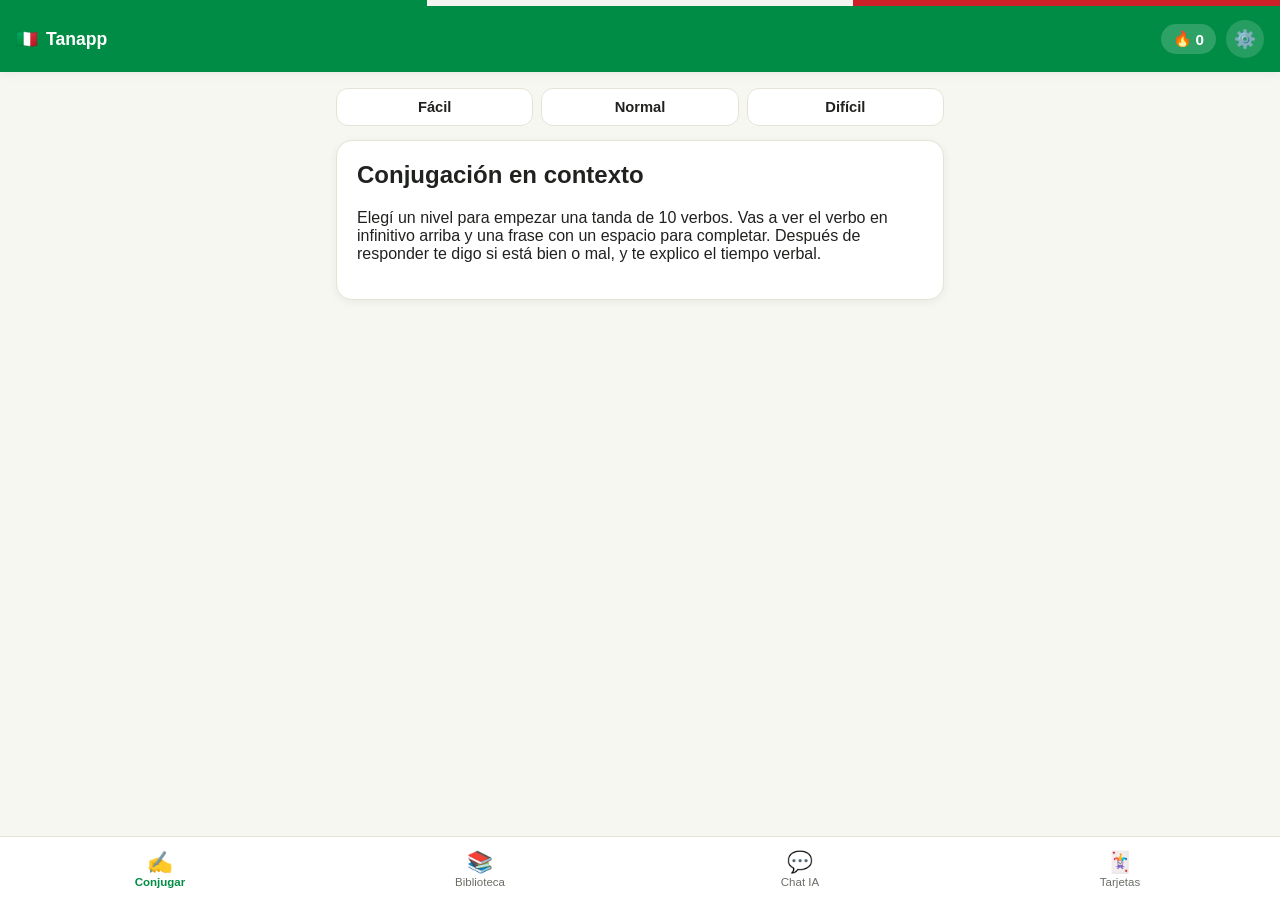
==== index.html @ 364a6ae0 "Add files via upload" ====
<!DOCTYPE html>
<html lang="es">
<head>
<meta charset="UTF-8">
<meta name="viewport" content="width=device-width, initial-scale=1, maximum-scale=1">
<title>Tanapp</title>
<meta name="theme-color" content="#008C45">
<link rel="manifest" href="manifest.json">
<link rel="icon" href="icons/icon-192.png">
<link rel="apple-touch-icon" href="icons/icon-192.png">
<meta name="apple-mobile-web-app-capable" content="yes">
<meta name="apple-mobile-web-app-status-bar-style" content="black-translucent">
<meta name="apple-mobile-web-app-title" content="Tanapp">
<link rel="stylesheet" href="style.css">
</head>
<body>

<div class="tricolor-bar"><span></span><span></span><span></span></div>
<header class="topbar">
  <div class="brand">🇮🇹 <span>Tanapp</span></div>
  <div class="topbar-right">
    <div id="streakBadge" class="streak-badge" title="Racha actual">🔥 <span id="streakCount">0</span></div>
    <button id="btnSettings" class="icon-btn" title="Ajustes" aria-label="Ajustes">⚙️</button>
  </div>
</header>

<main id="app">

  <!-- ================= PRACTICE ================= -->
  <section id="view-practice" class="view">
    <div class="level-bar">
      <button class="level-btn" data-level="facil">Fácil</button>
      <button class="level-btn" data-level="normal">Normal</button>
      <button class="level-btn" data-level="dificil">Difícil</button>
    </div>

    <div id="reviewCard" class="card review-card hidden">
      <h2>📌 Repaso pendiente</h2>
      <p id="reviewText" class="muted">Tenés verbos para repasar.</p>
      <button id="btnStartReview" class="btn-primary">Repasar ahora</button>
    </div>

    <div id="practiceIntro" class="card intro-card">
      <h2>Conjugación en contexto</h2>
      <p>Elegí un nivel para empezar una tanda de 10 verbos. Vas a ver el verbo en infinitivo arriba y una frase con un espacio para completar. Después de responder te digo si está bien o mal, y te explico el tiempo verbal.</p>
    </div>

    <div id="practiceGame" class="card hidden">
      <div class="progress-row">
        <div class="progress-track"><div id="progressFill" class="progress-fill"></div></div>
        <span id="progressLabel">1 / 10</span>
      </div>

      <div class="infinitive-badge" id="infinitiveBadge">parlare</div>

      <form id="answerForm" autocomplete="off">
        <p class="sentence" id="sentenceText"></p>
        <div class="tense-hint" id="tenseHint"></div>
        <div class="actions-row">
          <button type="submit" id="btnCheck" class="btn-primary">Comprobar</button>
          <button type="button" id="btnNext" class="btn-secondary hidden">Siguiente →</button>
        </div>
      </form>

      <div id="feedback" class="feedback hidden"></div>
    </div>

    <div id="practiceSummary" class="card hidden">
      <h2>¡Tanda terminada!</h2>
      <p id="summaryScore"></p>
      <p id="summaryStreak" class="muted"></p>
      <button id="btnRestart" class="btn-primary">Nueva tanda</button>
    </div>
  </section>

  <!-- ================= LIBRARY ================= -->
  <section id="view-library" class="view hidden">
    <div class="card">
      <h2>Biblioteca de conjugación</h2>
      <p class="muted">Escribí un verbo en infinitivo (ej: parlare, essere, capire) y mirá todas sus formas.</p>
      <div class="search-row">
        <input type="text" id="libSearchInput" placeholder="ej. mangiare" autocomplete="off" autocapitalize="off">
        <button id="btnLibSearch" class="btn-primary">Buscar</button>
      </div>
      <div id="libStatus" class="muted small"></div>
    </div>
    <div id="libResults"></div>
  </section>

  <!-- ================= CHAT ================= -->
  <section id="view-chat" class="view hidden">
    <div class="card chat-setup" id="chatSetup">
      <h2>Chat con IA (Groq)</h2>
      <p class="muted">Escribí en italiano y la IA te va a corregir en un color distinto antes de seguir la charla. Necesitás tu propia API key gratis de Groq — la configurás en ⚙️ Ajustes.</p>
      <button id="btnGoSettingsFromChat" class="btn-secondary">Configurar API key</button>
    </div>
    <div id="chatArea" class="chat-area hidden">
      <div id="chatMessages" class="chat-messages"></div>
      <div class="chat-input-row">
        <input type="text" id="chatInput" placeholder="Scrivi qualcosa in italiano..." autocomplete="off">
        <button id="btnChatSend" class="btn-primary">Enviar</button>
      </div>
    </div>
  </section>

  <!-- ================= FLASHCARDS ================= -->
  <section id="view-cards" class="view hidden">
    <div class="level-bar">
      <button class="level-btn card-level-btn" data-level="facil">Fácil</button>
      <button class="level-btn card-level-btn" data-level="normal">Normal</button>
      <button class="level-btn card-level-btn" data-level="dificil">Difícil</button>
    </div>
    <div id="cardsIntro" class="card intro-card">
      <h2>Vocabulario en tarjetas</h2>
      <p>Palabras poco comunes en italiano. Elegí un nivel: adelante ves la palabra, das vuelta la tarjeta y aparece el significado. Las palabras se renuevan en cada sesión.</p>
    </div>
    <div id="cardsGame" class="hidden">
      <div class="progress-row">
        <div class="progress-track"><div id="cardsProgressFill" class="progress-fill"></div></div>
        <span id="cardsProgressLabel">1 / 10</span>
      </div>
      <div id="flashcard" class="flashcard">
        <div class="flashcard-inner">
          <div class="flashcard-front"><span id="cardWord"></span></div>
          <div class="flashcard-back"><span id="cardMeaning"></span><div id="cardExample" class="card-example"></div></div>
        </div>
      </div>
      <p class="muted small center">Tocá la tarjeta para dar vuelta</p>
      <div class="actions-row">
        <button id="btnCardPrev" class="btn-secondary">← Anterior</button>
        <button id="btnCardNext" class="btn-primary">Siguiente →</button>
      </div>
    </div>
  </section>

</main>

<nav class="bottomnav">
  <button class="nav-btn active" data-view="practice"><span class="nav-icon">✍️</span><span>Conjugar</span></button>
  <button class="nav-btn" data-view="library"><span class="nav-icon">📚</span><span>Biblioteca</span></button>
  <button class="nav-btn" data-view="chat"><span class="nav-icon">💬</span><span>Chat IA</span></button>
  <button class="nav-btn" data-view="cards"><span class="nav-icon">🃏</span><span>Tarjetas</span></button>
</nav>

<!-- ================= SETTINGS MODAL ================= -->
<div id="settingsModal" class="modal hidden">
  <div class="modal-card">
    <div class="modal-header">
      <h2>Ajustes</h2>
      <button id="btnCloseSettings" class="icon-btn">✕</button>
    </div>

    <div class="modal-body">
      <h3>API key de Groq (para el Chat IA)</h3>
      <p class="muted small">Se guarda solo en este dispositivo (localStorage del navegador). Nunca se envía a ningún servidor excepto a Groq directamente.</p>
      <input type="password" id="groqKeyInput" placeholder="gsk_...">
      <button id="btnSaveKey" class="btn-primary">Guardar API key</button>
      <p id="keyStatus" class="muted small"></p>

      <details class="tutorial">
        <summary>¿Cómo consigo mi API key gratis?</summary>
        <ol>
          <li>Entrá a <strong>console.groq.com</strong> y creá una cuenta gratis (podés usar Google).</li>
          <li>En el menú lateral andá a <strong>API Keys</strong>.</li>
          <li>Tocá <strong>Create API Key</strong>, ponele un nombre (ej. "italiano-app") y confirmá.</li>
          <li>Copiá la key que empieza con <code>gsk_...</code> (solo se muestra una vez).</li>
          <li>Pegala acá arriba y tocá "Guardar API key".</li>
        </ol>
      </details>

      <hr>
      <h3>Progreso</h3>
      <p class="muted small">Racha actual: <strong id="settingsStreak">0</strong> · Mejor racha: <strong id="settingsBestStreak">0</strong> · Verbos en repaso: <strong id="settingsReviewCount">0</strong></p>
      <button id="btnResetProgress" class="btn-secondary">Borrar progreso guardado (racha, repaso y chat)</button>
    </div>
  </div>
</div>

<script src="data/sentences.js"></script>
<script src="data/vocab.js"></script>
<script src="conjugator.js"></script>
<script src="stats.js"></script>
<script src="exercise.js"></script>
<script src="library.js"></script>
<script src="chat.js"></script>
<script src="cards.js"></script>
<script src="app.js"></script>
</body>
</html>
---- style.css ----
:root{
  /* palette based on the colors of the Italian flag */
  --green:#008C45;
  --green-dark:#00602e;
  --white:#F4F5F0;
  --red:#CD212A;
  --red-dark:#a01820;
  --amber:#b8860b;
  --bg:#F7F7F2;
  --card:#ffffff;
  --ink:#20221f;
  --muted:#6b6f66;
  --border:#e6e3d6;
  --radius:16px;
  --shadow:0 2px 10px rgba(0,0,0,.06);
  font-family:-apple-system,BlinkMacSystemFont,"Segoe UI",Roboto,Helvetica,Arial,sans-serif;
}
*{box-sizing:border-box}
html,body{margin:0;padding:0;background:var(--bg);color:var(--ink);}
body{padding-bottom:72px;min-height:100vh;}

.tricolor-bar{position:sticky;top:0;z-index:21;display:flex;height:6px;width:100%;}
.tricolor-bar span{flex:1;}
.tricolor-bar span:nth-child(1){background:var(--green);}
.tricolor-bar span:nth-child(2){background:var(--white);}
.tricolor-bar span:nth-child(3){background:var(--red);}

.topbar{
  position:sticky;top:6px;z-index:20;
  display:flex;align-items:center;justify-content:space-between;
  background:var(--green);color:#fff;padding:14px 16px;
  box-shadow:var(--shadow);
}
.brand{font-weight:700;font-size:1.1rem;display:flex;gap:8px;align-items:center}
.topbar-right{display:flex;align-items:center;gap:10px;}
.streak-badge{
  display:flex;align-items:center;gap:4px;background:rgba(255,255,255,.18);
  color:#fff;font-weight:700;font-size:.95rem;padding:6px 12px;border-radius:999px;
}
.icon-btn{
  background:rgba(255,255,255,.15);border:none;color:#fff;font-size:1.1rem;
  width:38px;height:38px;border-radius:50%;cursor:pointer;
}
.icon-btn:active{transform:scale(.92)}

main{max-width:640px;margin:0 auto;padding:16px;}
.view.hidden{display:none}

.card{
  background:var(--card);border-radius:var(--radius);padding:20px;
  box-shadow:var(--shadow);margin-bottom:16px;border:1px solid var(--border);
}
.intro-card h2{margin-top:0}
.muted{color:var(--muted)}
.small{font-size:.85rem}
.center{text-align:center}

.level-bar{display:flex;gap:8px;margin-bottom:14px;}
.level-btn{
  flex:1;padding:10px 6px;border-radius:12px;border:1px solid var(--border);
  background:#fff;color:var(--ink);font-weight:600;cursor:pointer;font-size:.92rem;
}
.level-btn.active{background:var(--green);color:#fff;border-color:var(--green);}

.review-card{
  background:linear-gradient(135deg,#fff 60%,#fff8f8);
  border:1px solid #f0c6c8;
}
.review-card h2{margin-top:0;color:var(--red-dark);}
.review-card .btn-primary{background:var(--red);}
.review-card .btn-primary:active{background:var(--red-dark);}

.progress-row{display:flex;align-items:center;gap:10px;margin-bottom:18px;}
.progress-track{flex:1;height:8px;background:var(--border);border-radius:6px;overflow:hidden;}
.progress-fill{height:100%;background:var(--green);width:10%;transition:width .3s;}
#progressLabel,#cardsProgressLabel{font-size:.85rem;color:var(--muted);white-space:nowrap;}

.infinitive-badge{
  display:inline-block;background:#eef3e9;color:var(--green-dark);
  font-weight:700;font-size:1.3rem;padding:6px 18px;border-radius:999px;margin-bottom:18px;
  border:1px solid #d7e6cd;
}

.sentence{font-size:1.25rem;line-height:1.7;margin:0 0 10px;}
.sentence input{
  width:150px;max-width:60%;padding:6px 10px;border-radius:8px;
  border:2px solid var(--green);font-size:1.1rem;text-align:center;
  font-family:inherit;background:#fbfbf7;
}
.sentence input:disabled{background:#f0f0ea;}

.tense-hint{font-size:.85rem;color:var(--muted);margin-bottom:16px;font-style:italic;}

.actions-row{display:flex;gap:10px;margin-top:10px;flex-wrap:wrap;}
.btn-primary,.btn-secondary{
  border:none;border-radius:12px;padding:12px 20px;font-size:1rem;font-weight:600;
  cursor:pointer;flex:1;min-width:120px;
}
.btn-primary{background:var(--green);color:#fff;}
.btn-primary:active{background:var(--green-dark);}
.btn-secondary{background:#fff;color:var(--ink);border:1px solid var(--border);}
.hidden{display:none !important;}

.feedback{margin-top:18px;padding:14px 16px;border-radius:12px;font-size:.98rem;line-height:1.55;}
.feedback.ok{background:#e8f5e9;border:1px solid #a5d6a7;}
.feedback.bad{background:#fdecea;border:1px solid #f1a9a0;}
.feedback .verdict{font-weight:800;display:block;margin-bottom:6px;font-size:1.05rem;}
.feedback.ok .verdict{color:#2e7d32;}
.feedback.bad .verdict{color:var(--red);}
.feedback .explain{color:var(--ink);}
.feedback .correct-form{font-weight:700;}

/* library */
.search-row{display:flex;gap:8px;margin:12px 0;}
.search-row input{flex:1;padding:10px 12px;border-radius:10px;border:1px solid var(--border);font-size:1rem;}
.lib-verb-title{font-size:1.4rem;font-weight:800;color:var(--green-dark);margin:0 0 4px;}
.lib-source{font-size:.8rem;color:var(--muted);margin-bottom:14px;}
.mood-block{margin-bottom:14px;}
.mood-title{font-weight:700;color:var(--green-dark);margin-bottom:6px;font-size:.95rem;text-transform:uppercase;letter-spacing:.03em;}
.tense-grid{display:grid;grid-template-columns:1fr 1fr;gap:4px 14px;font-size:.95rem;margin-bottom:10px;}
.tense-name{font-weight:600;grid-column:1 / -1;margin-top:6px;color:var(--ink);}
.pron{color:var(--muted);}

/* chat */
.chat-area{display:flex;flex-direction:column;height:calc(100vh - 220px);}
.chat-messages{flex:1;overflow-y:auto;padding:6px 2px;display:flex;flex-direction:column;gap:10px;}
.msg{max-width:85%;padding:10px 14px;border-radius:14px;line-height:1.5;font-size:.97rem;}
.msg.user{align-self:flex-end;background:var(--green);color:#fff;border-bottom-right-radius:4px;}
.msg.ai{align-self:flex-start;background:#fff;border:1px solid var(--border);border-bottom-left-radius:4px;}
.msg .correction{color:var(--red);font-weight:700;display:block;margin-bottom:6px;}
.msg .correction-label{font-size:.78rem;color:var(--muted);font-weight:600;text-transform:uppercase;display:block;margin-bottom:2px;}
.chat-input-row{display:flex;gap:8px;padding-top:10px;}
.chat-input-row input{flex:1;padding:12px;border-radius:12px;border:1px solid var(--border);font-size:1rem;}

/* flashcards */
.flashcard{perspective:1000px;height:220px;margin-bottom:10px;cursor:pointer;}
.flashcard-inner{position:relative;width:100%;height:100%;transition:transform .5s;transform-style:preserve-3d;}
.flashcard.flipped .flashcard-inner{transform:rotateY(180deg);}
.flashcard-front,.flashcard-back{
  position:absolute;inset:0;backface-visibility:hidden;border-radius:var(--radius);
  display:flex;align-items:center;justify-content:center;flex-direction:column;
  padding:20px;text-align:center;box-shadow:var(--shadow);border:1px solid var(--border);
}
.flashcard-front{background:var(--green);color:#fff;font-size:1.7rem;font-weight:800;}
.flashcard-back{background:#fff;transform:rotateY(180deg);font-size:1.15rem;color:var(--ink);}
.card-example{margin-top:10px;font-size:.9rem;font-style:italic;color:var(--muted);}

/* modal */
.modal{position:fixed;inset:0;background:rgba(0,0,0,.45);z-index:50;display:flex;align-items:flex-end;justify-content:center;}
.modal.hidden{display:none;}
.modal-card{background:#fff;width:100%;max-width:640px;border-radius:20px 20px 0 0;max-height:88vh;overflow-y:auto;padding:20px;}
.modal-header{display:flex;justify-content:space-between;align-items:center;margin-bottom:6px;}
.modal-body input[type=password],.modal-body input[type=text]{
  width:100%;padding:10px 12px;border-radius:10px;border:1px solid var(--border);font-size:1rem;margin:8px 0;
}
.tutorial{margin-top:14px;background:#f7f7f2;border-radius:10px;padding:10px 14px;}
.tutorial summary{cursor:pointer;font-weight:600;}
.tutorial ol{padding-left:20px;line-height:1.6;}
.tutorial code{background:#eee;padding:1px 5px;border-radius:4px;}

.bottomnav{
  position:fixed;bottom:0;left:0;right:0;height:64px;background:#fff;
  display:flex;border-top:1px solid var(--border);z-index:20;
}
.nav-btn{
  flex:1;background:none;border:none;display:flex;flex-direction:column;align-items:center;
  justify-content:center;gap:2px;color:var(--muted);font-size:.72rem;cursor:pointer;
}
.nav-btn .nav-icon{font-size:1.3rem;}
.nav-btn.active{color:var(--green);font-weight:700;}
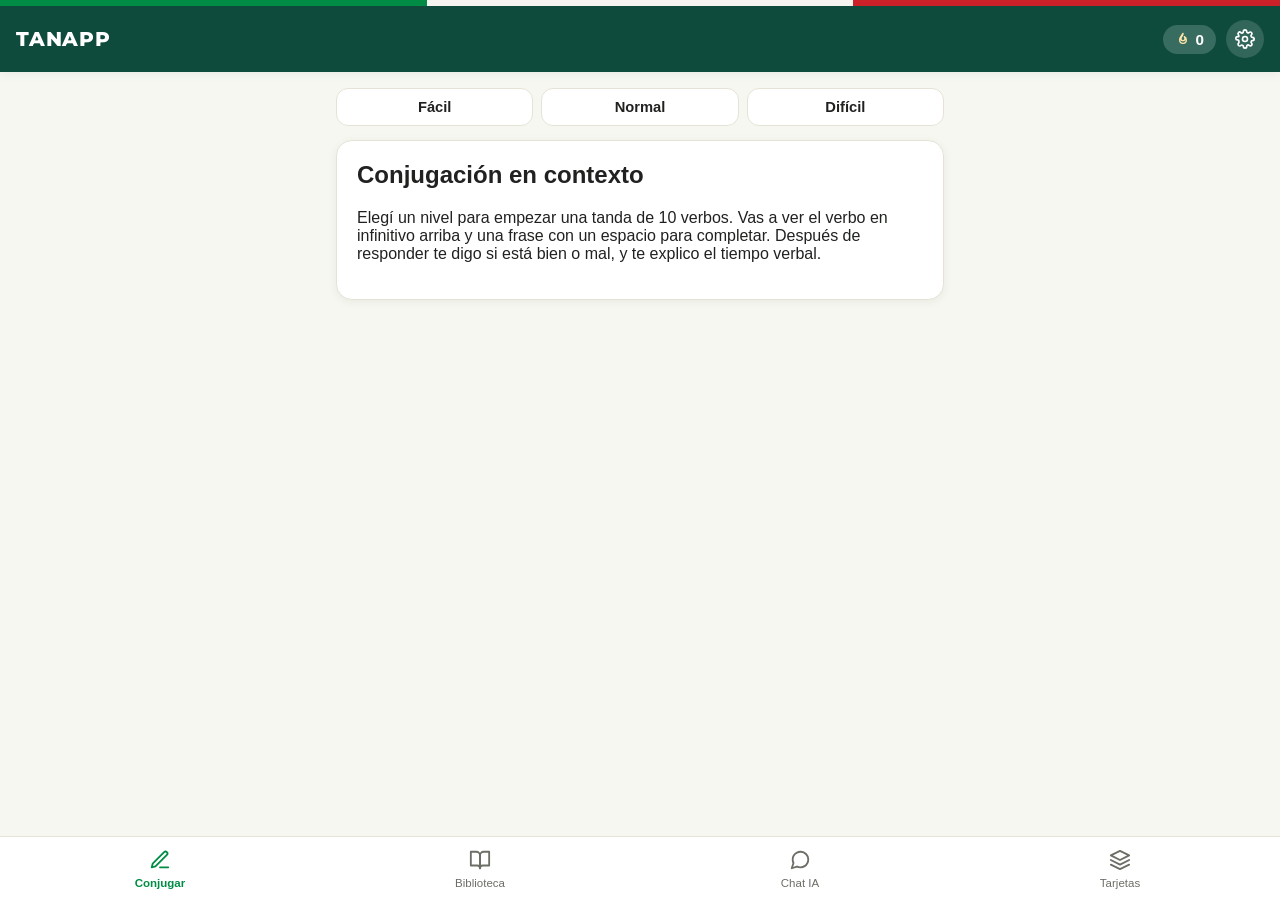
==== commit d21eee43: "Add files via upload" ====
--- a/index.html
+++ b/index.html
@@ -11,16 +11,19 @@
 <meta name="apple-mobile-web-app-capable" content="yes">
 <meta name="apple-mobile-web-app-status-bar-style" content="black-translucent">
 <meta name="apple-mobile-web-app-title" content="Tanapp">
+<link rel="preconnect" href="https://fonts.googleapis.com">
+<link rel="preconnect" href="https://fonts.gstatic.com" crossorigin>
+<link href="https://fonts.googleapis.com/css2?family=Montserrat:wght@700;800&display=swap" rel="stylesheet">
 <link rel="stylesheet" href="style.css">
 </head>
 <body>
 
 <div class="tricolor-bar"><span></span><span></span><span></span></div>
 <header class="topbar">
-  <div class="brand">🇮🇹 <span>Tanapp</span></div>
+  <div class="brand"><span class="logo">TANAPP</span></div>
   <div class="topbar-right">
-    <div id="streakBadge" class="streak-badge" title="Racha actual">🔥 <span id="streakCount">0</span></div>
-    <button id="btnSettings" class="icon-btn" title="Ajustes" aria-label="Ajustes">⚙️</button>
+    <div id="streakBadge" class="streak-badge" title="Racha actual"><span class="icon-slot" data-icon="flame"></span> <span id="streakCount">0</span></div>
+    <button id="btnSettings" class="icon-btn" title="Ajustes" aria-label="Ajustes"><span class="icon-slot" data-icon="settings"></span></button>
   </div>
 </header>
 
@@ -35,7 +38,7 @@
     </div>
 
     <div id="reviewCard" class="card review-card hidden">
-      <h2>📌 Repaso pendiente</h2>
+      <h2><span class="icon-slot" data-icon="bookmark"></span> Repaso pendiente</h2>
       <p id="reviewText" class="muted">Tenés verbos para repasar.</p>
       <button id="btnStartReview" class="btn-primary">Repasar ahora</button>
     </div>
@@ -58,7 +61,7 @@
         <div class="tense-hint" id="tenseHint"></div>
         <div class="actions-row">
           <button type="submit" id="btnCheck" class="btn-primary">Comprobar</button>
-          <button type="button" id="btnNext" class="btn-secondary hidden">Siguiente →</button>
+          <button type="button" id="btnNext" class="btn-secondary hidden">Siguiente <span class="icon-slot" data-icon="chevronRight"></span></button>
         </div>
       </form>
 
@@ -77,9 +80,9 @@
   <section id="view-library" class="view hidden">
     <div class="card">
       <h2>Biblioteca de conjugación</h2>
-      <p class="muted">Escribí un verbo en infinitivo (ej: parlare, essere, capire) y mirá todas sus formas.</p>
+      <p class="muted">Escribí un verbo en infinitivo italiano (ej: parlare, essere, capire) y mirá todas sus formas. Si no sabés cómo se escribe en italiano, también podés escribirlo en español (ej: hablar, comer).</p>
       <div class="search-row">
-        <input type="text" id="libSearchInput" placeholder="ej. mangiare" autocomplete="off" autocapitalize="off">
+        <input type="text" id="libSearchInput" placeholder="ej. mangiare o comer" autocomplete="off" autocapitalize="off">
         <button id="btnLibSearch" class="btn-primary">Buscar</button>
       </div>
       <div id="libStatus" class="muted small"></div>
@@ -91,7 +94,7 @@
   <section id="view-chat" class="view hidden">
     <div class="card chat-setup" id="chatSetup">
       <h2>Chat con IA (Groq)</h2>
-      <p class="muted">Escribí en italiano y la IA te va a corregir en un color distinto antes de seguir la charla. Necesitás tu propia API key gratis de Groq — la configurás en ⚙️ Ajustes.</p>
+      <p class="muted">Escribí en italiano y la IA te va a corregir en un color distinto antes de seguir la charla. Necesitás tu propia API key gratis de Groq — la configurás en Ajustes (el ícono con forma de engranaje, arriba a la derecha).</p>
       <button id="btnGoSettingsFromChat" class="btn-secondary">Configurar API key</button>
     </div>
     <div id="chatArea" class="chat-area hidden">
@@ -127,8 +130,8 @@
       </div>
       <p class="muted small center">Tocá la tarjeta para dar vuelta</p>
       <div class="actions-row">
-        <button id="btnCardPrev" class="btn-secondary">← Anterior</button>
-        <button id="btnCardNext" class="btn-primary">Siguiente →</button>
+        <button id="btnCardPrev" class="btn-secondary"><span class="icon-slot" data-icon="chevronLeft"></span> Anterior</button>
+        <button id="btnCardNext" class="btn-primary">Siguiente <span class="icon-slot" data-icon="chevronRight"></span></button>
       </div>
     </div>
   </section>
@@ -136,10 +139,10 @@
 </main>
 
 <nav class="bottomnav">
-  <button class="nav-btn active" data-view="practice"><span class="nav-icon">✍️</span><span>Conjugar</span></button>
-  <button class="nav-btn" data-view="library"><span class="nav-icon">📚</span><span>Biblioteca</span></button>
-  <button class="nav-btn" data-view="chat"><span class="nav-icon">💬</span><span>Chat IA</span></button>
-  <button class="nav-btn" data-view="cards"><span class="nav-icon">🃏</span><span>Tarjetas</span></button>
+  <button class="nav-btn active" data-view="practice"><span class="icon-slot" data-icon="edit"></span><span>Conjugar</span></button>
+  <button class="nav-btn" data-view="library"><span class="icon-slot" data-icon="book"></span><span>Biblioteca</span></button>
+  <button class="nav-btn" data-view="chat"><span class="icon-slot" data-icon="chat"></span><span>Chat IA</span></button>
+  <button class="nav-btn" data-view="cards"><span class="icon-slot" data-icon="layers"></span><span>Tarjetas</span></button>
 </nav>
 
 <!-- ================= SETTINGS MODAL ================= -->
@@ -147,7 +150,7 @@
   <div class="modal-card">
     <div class="modal-header">
       <h2>Ajustes</h2>
-      <button id="btnCloseSettings" class="icon-btn">✕</button>
+      <button id="btnCloseSettings" class="icon-btn"><span class="icon-slot" data-icon="close"></span></button>
     </div>
 
     <div class="modal-body">
@@ -176,8 +179,10 @@
   </div>
 </div>
 
+<script src="icons.js"></script>
 <script src="data/sentences.js"></script>
 <script src="data/vocab.js"></script>
+<script src="data/verb_es.js"></script>
 <script src="conjugator.js"></script>
 <script src="stats.js"></script>
 <script src="exercise.js"></script>
--- a/style.css
+++ b/style.css
@@ -5,6 +5,9 @@
   --white:#F4F5F0;
   --red:#CD212A;
   --red-dark:#a01820;
+  /* the topbar uses its own tone (deep pine green) so it reads as a
+     distinct surface from the bright flag-green tricolor stripe above it */
+  --header-green:#0E4B3D;
   --amber:#b8860b;
   --bg:#F7F7F2;
   --card:#ffffff;
@@ -28,20 +31,34 @@
 .topbar{
   position:sticky;top:6px;z-index:20;
   display:flex;align-items:center;justify-content:space-between;
-  background:var(--green);color:#fff;padding:14px 16px;
+  background:var(--header-green);color:#fff;padding:14px 16px;
   box-shadow:var(--shadow);
 }
-.brand{font-weight:700;font-size:1.1rem;display:flex;gap:8px;align-items:center}
+.brand{display:flex;align-items:center;}
+.logo{
+  font-family:'Montserrat',-apple-system,BlinkMacSystemFont,"Segoe UI",sans-serif;
+  font-weight:800;text-transform:uppercase;letter-spacing:.04em;
+  font-size:1.25rem;color:#fff;
+}
 .topbar-right{display:flex;align-items:center;gap:10px;}
 .streak-badge{
-  display:flex;align-items:center;gap:4px;background:rgba(255,255,255,.18);
+  display:flex;align-items:center;gap:5px;background:rgba(255,255,255,.18);
   color:#fff;font-weight:700;font-size:.95rem;padding:6px 12px;border-radius:999px;
 }
 .icon-btn{
-  background:rgba(255,255,255,.15);border:none;color:#fff;font-size:1.1rem;
+  background:rgba(255,255,255,.15);border:none;color:#fff;
   width:38px;height:38px;border-radius:50%;cursor:pointer;
+  display:flex;align-items:center;justify-content:center;
 }
 .icon-btn:active{transform:scale(.92)}
+
+/* inline outline-icon sizing (see icons.js) */
+.icon{width:20px;height:20px;display:inline-block;vertical-align:-5px;flex-shrink:0;}
+.streak-badge .icon{width:16px;height:16px;vertical-align:-3px;color:#ffe6a7;}
+.nav-btn .icon{width:22px;height:22px;vertical-align:0;margin-bottom:2px;}
+.verdict .icon{margin-right:2px;}
+.review-card h2 .icon{color:var(--red);vertical-align:-4px;}
+.btn-secondary .icon,.btn-primary .icon{width:18px;height:18px;vertical-align:-4px;}
 
 main{max-width:640px;margin:0 auto;padding:16px;}
 .view.hidden{display:none}
@@ -166,5 +183,4 @@
   flex:1;background:none;border:none;display:flex;flex-direction:column;align-items:center;
   justify-content:center;gap:2px;color:var(--muted);font-size:.72rem;cursor:pointer;
 }
-.nav-btn .nav-icon{font-size:1.3rem;}
 .nav-btn.active{color:var(--green);font-weight:700;}
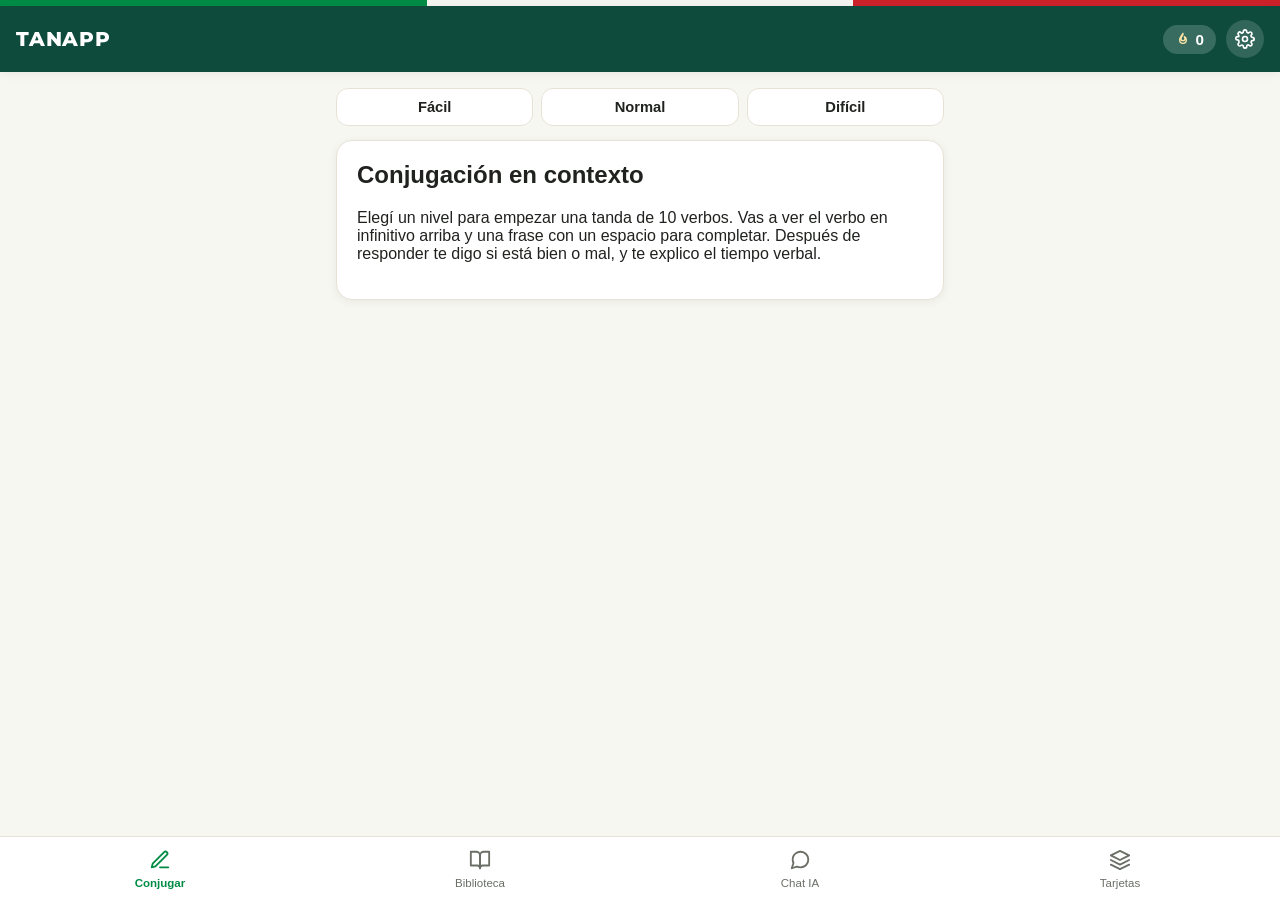
==== commit 9f6f048e: "Add files via upload" ====
--- a/index.html
+++ b/index.html
@@ -52,6 +52,7 @@
       <div class="progress-row">
         <div class="progress-track"><div id="progressFill" class="progress-fill"></div></div>
         <span id="progressLabel">1 / 10</span>
+        <button type="button" id="btnAbandonPractice" class="icon-btn small-icon-btn" title="Abandonar tanda" aria-label="Abandonar tanda"><span class="icon-slot" data-icon="logOut"></span></button>
       </div>
 
       <div class="infinitive-badge" id="infinitiveBadge">parlare</div>
@@ -66,6 +67,11 @@
       </form>
 
       <div id="feedback" class="feedback hidden"></div>
+
+      <details class="rules-help">
+        <summary><span class="icon-slot" data-icon="helpCircle"></span> ¿Por qué este tiempo verbal? Ver la regla</summary>
+        <p id="rulesHelpText" class="muted small"></p>
+      </details>
     </div>
 
     <div id="practiceSummary" class="card hidden">
@@ -101,7 +107,7 @@
       <div id="chatMessages" class="chat-messages"></div>
       <div class="chat-input-row">
         <input type="text" id="chatInput" placeholder="Scrivi qualcosa in italiano..." autocomplete="off">
-        <button id="btnChatSend" class="btn-primary">Enviar</button>
+        <button id="btnChatSend" class="send-btn" aria-label="Enviar" title="Enviar"><span class="icon-slot" data-icon="send"></span></button>
       </div>
     </div>
   </section>
@@ -121,10 +127,11 @@
       <div class="progress-row">
         <div class="progress-track"><div id="cardsProgressFill" class="progress-fill"></div></div>
         <span id="cardsProgressLabel">1 / 10</span>
+        <button type="button" id="btnAbandonCards" class="icon-btn small-icon-btn" title="Abandonar" aria-label="Abandonar"><span class="icon-slot" data-icon="logOut"></span></button>
       </div>
       <div id="flashcard" class="flashcard">
         <div class="flashcard-inner">
-          <div class="flashcard-front"><span id="cardWord"></span></div>
+          <div class="flashcard-front"><span id="cardType" class="card-type hidden"></span><span id="cardWord"></span></div>
           <div class="flashcard-back"><span id="cardMeaning"></span><div id="cardExample" class="card-example"></div></div>
         </div>
       </div>
@@ -154,6 +161,10 @@
     </div>
 
     <div class="modal-body">
+      <h3>Apariencia</h3>
+      <button id="btnToggleTheme" class="btn-secondary"><span class="icon-slot" data-icon="moon"></span> Modo oscuro</button>
+
+      <hr>
       <h3>API key de Groq (para el Chat IA)</h3>
       <p class="muted small">Se guarda solo en este dispositivo (localStorage del navegador). Nunca se envía a ningún servidor excepto a Groq directamente.</p>
       <input type="password" id="groqKeyInput" placeholder="gsk_...">
@@ -171,9 +182,36 @@
         </ol>
       </details>
 
+      <details class="tutorial">
+        <summary>¿Cómo instalo la app en el celular?</summary>
+        <ol>
+          <li><strong>Android (Chrome):</strong> tocá el menú ⋮ arriba a la derecha del navegador y elegí "Agregar a pantalla de inicio" o "Instalar app".</li>
+          <li><strong>iPhone (Safari):</strong> tocá el ícono de compartir (el cuadrado con la flecha hacia arriba) y elegí "Añadir a pantalla de inicio".</li>
+          <li>Confirmá el nombre (Tanapp) y tocá "Agregar". Va a quedar instalada con su propio ícono, y funciona sin conexión para Conjugar, Biblioteca (verbos ya guardados) y Tarjetas.</li>
+          <li>Para que aparezca esta opción, la app tiene que estar servida por HTTPS (por ejemplo, ya publicada en Vercel o GitHub Pages) — abrir el archivo local no alcanza para instalarla.</li>
+        </ol>
+      </details>
+    </div>
+  </div>
+</div>
+
+<!-- ================= STREAK / PROGRESS POPUP ================= -->
+<div id="streakModal" class="modal hidden">
+  <div class="modal-card">
+    <div class="modal-header">
+      <h2><span class="icon-slot" data-icon="flame"></span> Tu progreso</h2>
+      <button id="btnCloseStreak" class="icon-btn"><span class="icon-slot" data-icon="close"></span></button>
+    </div>
+    <div class="modal-body">
+      <p class="muted small">Racha actual: <strong id="streakModalCurrent">0</strong> · Mejor racha: <strong id="streakModalBest">0</strong> · Verbos en repaso: <strong id="streakModalReview">0</strong></p>
+
       <hr>
-      <h3>Progreso</h3>
-      <p class="muted small">Racha actual: <strong id="settingsStreak">0</strong> · Mejor racha: <strong id="settingsBestStreak">0</strong> · Verbos en repaso: <strong id="settingsReviewCount">0</strong></p>
+      <h3>¿Cómo funciona la racha?</h3>
+      <p class="muted small">Cada vez que respondés bien un ejercicio en "Conjugar", la racha 🔥 sube 1. Si te equivocás, vuelve a 0. "Mejor racha" guarda tu récord histórico, y nunca baja.</p>
+
+      <h3>¿Y el repaso?</h3>
+      <p class="muted small">Cada frase que respondés queda anotada en un sistema de repetición espaciada: si la acertás, tarda más en volver a aparecer (1, 3, 7, 16 días); si te equivocás, vuelve a aparecer enseguida en la próxima tanda. Cuando hay verbos esperando, ves la tarjeta "Repaso pendiente" en Conjugar.</p>
+
       <button id="btnResetProgress" class="btn-secondary">Borrar progreso guardado (racha, repaso y chat)</button>
     </div>
   </div>
--- a/style.css
+++ b/style.css
@@ -18,18 +18,36 @@
   --shadow:0 2px 10px rgba(0,0,0,.06);
   font-family:-apple-system,BlinkMacSystemFont,"Segoe UI",Roboto,Helvetica,Arial,sans-serif;
 }
+
+/* dark theme overrides (toggled via Ajustes, persisted in localStorage) */
+:root[data-theme="dark"]{
+  --green:#00a651;
+  --green-dark:#00c465;
+  --header-green:#0a2e26;
+  --bg:#14171a;
+  --card:#1d2226;
+  --ink:#eef0ec;
+  --muted:#9aa39a;
+  --border:#2b3136;
+}
+
 *{box-sizing:border-box}
-html,body{margin:0;padding:0;background:var(--bg);color:var(--ink);}
-body{padding-bottom:72px;min-height:100vh;}
-
-.tricolor-bar{position:sticky;top:0;z-index:21;display:flex;height:6px;width:100%;}
+html,body{margin:0;padding:0;background:var(--bg);color:var(--ink);overflow-x:hidden;}
+/* app shell: header/topbar/nav have fixed natural height, main takes the
+   rest and scrolls internally -- this keeps the bottom nav always in view
+   without needing extra scrolling, and lets the chat view fill exactly the
+   remaining space instead of relying on a vh() guess. */
+html,body{height:100vh;height:100dvh;}
+body{display:flex;flex-direction:column;}
+
+.tricolor-bar{flex:0 0 auto;display:flex;height:6px;width:100%;}
 .tricolor-bar span{flex:1;}
 .tricolor-bar span:nth-child(1){background:var(--green);}
 .tricolor-bar span:nth-child(2){background:var(--white);}
 .tricolor-bar span:nth-child(3){background:var(--red);}
 
 .topbar{
-  position:sticky;top:6px;z-index:20;
+  flex:0 0 auto;
   display:flex;align-items:center;justify-content:space-between;
   background:var(--header-green);color:#fff;padding:14px 16px;
   box-shadow:var(--shadow);
@@ -44,13 +62,19 @@
 .streak-badge{
   display:flex;align-items:center;gap:5px;background:rgba(255,255,255,.18);
   color:#fff;font-weight:700;font-size:.95rem;padding:6px 12px;border-radius:999px;
-}
+  cursor:pointer;border:none;
+}
+.streak-badge:active{transform:scale(.94)}
 .icon-btn{
   background:rgba(255,255,255,.15);border:none;color:#fff;
   width:38px;height:38px;border-radius:50%;cursor:pointer;
   display:flex;align-items:center;justify-content:center;
 }
 .icon-btn:active{transform:scale(.92)}
+.small-icon-btn{
+  background:transparent;color:var(--muted);width:32px;height:32px;flex-shrink:0;
+}
+.small-icon-btn .icon{width:18px;height:18px;}
 
 /* inline outline-icon sizing (see icons.js) */
 .icon{width:20px;height:20px;display:inline-block;vertical-align:-5px;flex-shrink:0;}
@@ -59,8 +83,12 @@
 .verdict .icon{margin-right:2px;}
 .review-card h2 .icon{color:var(--red);vertical-align:-4px;}
 .btn-secondary .icon,.btn-primary .icon{width:18px;height:18px;vertical-align:-4px;}
-
-main{max-width:640px;margin:0 auto;padding:16px;}
+.rules-help summary .icon{color:var(--green-dark);}
+
+main{
+  flex:1 1 auto;overflow-y:auto;-webkit-overflow-scrolling:touch;
+  max-width:640px;width:100%;margin:0 auto;padding:16px;
+}
 .view.hidden{display:none}
 
 .card{
@@ -75,12 +103,13 @@
 .level-bar{display:flex;gap:8px;margin-bottom:14px;}
 .level-btn{
   flex:1;padding:10px 6px;border-radius:12px;border:1px solid var(--border);
-  background:#fff;color:var(--ink);font-weight:600;cursor:pointer;font-size:.92rem;
+  background:var(--card);color:var(--ink);font-weight:600;cursor:pointer;font-size:.92rem;
 }
 .level-btn.active{background:var(--green);color:#fff;border-color:var(--green);}
+.level-btn:disabled{opacity:.4;cursor:not-allowed;}
 
 .review-card{
-  background:linear-gradient(135deg,#fff 60%,#fff8f8);
+  background:var(--card);
   border:1px solid #f0c6c8;
 }
 .review-card h2{margin-top:0;color:var(--red-dark);}
@@ -102,9 +131,9 @@
 .sentence input{
   width:150px;max-width:60%;padding:6px 10px;border-radius:8px;
   border:2px solid var(--green);font-size:1.1rem;text-align:center;
-  font-family:inherit;background:#fbfbf7;
-}
-.sentence input:disabled{background:#f0f0ea;}
+  font-family:inherit;background:var(--card);color:var(--ink);
+}
+.sentence input:disabled{background:var(--border);}
 
 .tense-hint{font-size:.85rem;color:var(--muted);margin-bottom:16px;font-style:italic;}
 
@@ -127,9 +156,17 @@
 .feedback .explain{color:var(--ink);}
 .feedback .correct-form{font-weight:700;}
 
+.rules-help{margin-top:16px;background:var(--bg);border:1px solid var(--border);border-radius:10px;padding:10px 14px;}
+.rules-help summary{cursor:pointer;font-weight:600;font-size:.92rem;}
+.rules-help p{margin:8px 0 2px;line-height:1.55;}
+
 /* library */
-.search-row{display:flex;gap:8px;margin:12px 0;}
-.search-row input{flex:1;padding:10px 12px;border-radius:10px;border:1px solid var(--border);font-size:1rem;}
+.search-row{display:flex;flex-direction:column;gap:8px;margin:12px 0;}
+.search-row input{
+  width:100%;padding:10px 12px;border-radius:10px;border:1px solid var(--border);
+  font-size:1rem;background:var(--card);color:var(--ink);
+}
+.search-row button{width:100%;}
 .lib-verb-title{font-size:1.4rem;font-weight:800;color:var(--green-dark);margin:0 0 4px;}
 .lib-source{font-size:.8rem;color:var(--muted);margin-bottom:14px;}
 .mood-block{margin-bottom:14px;}
@@ -138,16 +175,31 @@
 .tense-name{font-weight:600;grid-column:1 / -1;margin-top:6px;color:var(--ink);}
 .pron{color:var(--muted);}
 
-/* chat */
-.chat-area{display:flex;flex-direction:column;height:calc(100vh - 220px);}
-.chat-messages{flex:1;overflow-y:auto;padding:6px 2px;display:flex;flex-direction:column;gap:10px;}
+/* chat -- #view-chat fills exactly the height main gives it (no vh() guessing),
+   so only .chat-messages scrolls and the input row always stays in view. */
+#view-chat{height:100%;display:flex;flex-direction:column;}
+#view-chat.hidden{display:none;}
+.chat-setup{flex:0 0 auto;}
+.chat-area{flex:1 1 auto;display:flex;flex-direction:column;min-height:0;}
+.chat-area.hidden{display:none;}
+.chat-messages{flex:1 1 auto;min-height:0;overflow-y:auto;-webkit-overflow-scrolling:touch;padding:6px 2px;display:flex;flex-direction:column;gap:10px;}
 .msg{max-width:85%;padding:10px 14px;border-radius:14px;line-height:1.5;font-size:.97rem;}
 .msg.user{align-self:flex-end;background:var(--green);color:#fff;border-bottom-right-radius:4px;}
-.msg.ai{align-self:flex-start;background:#fff;border:1px solid var(--border);border-bottom-left-radius:4px;}
+.msg.ai{align-self:flex-start;background:var(--card);border:1px solid var(--border);border-bottom-left-radius:4px;}
 .msg .correction{color:var(--red);font-weight:700;display:block;margin-bottom:6px;}
 .msg .correction-label{font-size:.78rem;color:var(--muted);font-weight:600;text-transform:uppercase;display:block;margin-bottom:2px;}
-.chat-input-row{display:flex;gap:8px;padding-top:10px;}
-.chat-input-row input{flex:1;padding:12px;border-radius:12px;border:1px solid var(--border);font-size:1rem;}
+.chat-input-row{flex:0 0 auto;display:flex;gap:8px;padding-top:10px;align-items:center;}
+.chat-input-row input{
+  flex:1 1 auto;min-width:0;padding:12px;border-radius:12px;border:1px solid var(--border);
+  font-size:1rem;background:var(--card);color:var(--ink);
+}
+.send-btn{
+  flex:0 0 auto;width:46px;height:46px;border-radius:50%;border:none;
+  background:var(--green);color:#fff;cursor:pointer;
+  display:flex;align-items:center;justify-content:center;padding:0;
+}
+.send-btn:active{background:var(--green-dark);transform:scale(.94);}
+.send-btn .icon{width:20px;height:20px;vertical-align:0;margin-right:-2px;}
 
 /* flashcards */
 .flashcard{perspective:1000px;height:220px;margin-bottom:10px;cursor:pointer;}
@@ -158,26 +210,32 @@
   display:flex;align-items:center;justify-content:center;flex-direction:column;
   padding:20px;text-align:center;box-shadow:var(--shadow);border:1px solid var(--border);
 }
-.flashcard-front{background:var(--green);color:#fff;font-size:1.7rem;font-weight:800;}
-.flashcard-back{background:#fff;transform:rotateY(180deg);font-size:1.15rem;color:var(--ink);}
+.flashcard-front{background:var(--green);color:#fff;font-size:1.7rem;font-weight:800;position:relative;}
+.flashcard-back{background:var(--card);transform:rotateY(180deg);font-size:1.15rem;color:var(--ink);}
 .card-example{margin-top:10px;font-size:.9rem;font-style:italic;color:var(--muted);}
+.card-type{
+  position:absolute;top:12px;left:50%;transform:translateX(-50%);
+  font-size:.68rem;font-weight:700;text-transform:uppercase;letter-spacing:.05em;
+  background:rgba(255,255,255,.22);padding:3px 10px;border-radius:999px;
+}
 
 /* modal */
 .modal{position:fixed;inset:0;background:rgba(0,0,0,.45);z-index:50;display:flex;align-items:flex-end;justify-content:center;}
 .modal.hidden{display:none;}
-.modal-card{background:#fff;width:100%;max-width:640px;border-radius:20px 20px 0 0;max-height:88vh;overflow-y:auto;padding:20px;}
+.modal-card{background:var(--card);color:var(--ink);width:100%;max-width:640px;border-radius:20px 20px 0 0;max-height:88vh;overflow-y:auto;padding:20px;}
 .modal-header{display:flex;justify-content:space-between;align-items:center;margin-bottom:6px;}
 .modal-body input[type=password],.modal-body input[type=text]{
   width:100%;padding:10px 12px;border-radius:10px;border:1px solid var(--border);font-size:1rem;margin:8px 0;
-}
-.tutorial{margin-top:14px;background:#f7f7f2;border-radius:10px;padding:10px 14px;}
+  background:var(--card);color:var(--ink);
+}
+.tutorial{margin-top:14px;background:var(--bg);border-radius:10px;padding:10px 14px;}
 .tutorial summary{cursor:pointer;font-weight:600;}
 .tutorial ol{padding-left:20px;line-height:1.6;}
-.tutorial code{background:#eee;padding:1px 5px;border-radius:4px;}
+.tutorial code{background:var(--border);padding:1px 5px;border-radius:4px;}
 
 .bottomnav{
-  position:fixed;bottom:0;left:0;right:0;height:64px;background:#fff;
-  display:flex;border-top:1px solid var(--border);z-index:20;
+  flex:0 0 auto;height:64px;background:var(--card);
+  display:flex;border-top:1px solid var(--border);
 }
 .nav-btn{
   flex:1;background:none;border:none;display:flex;flex-direction:column;align-items:center;
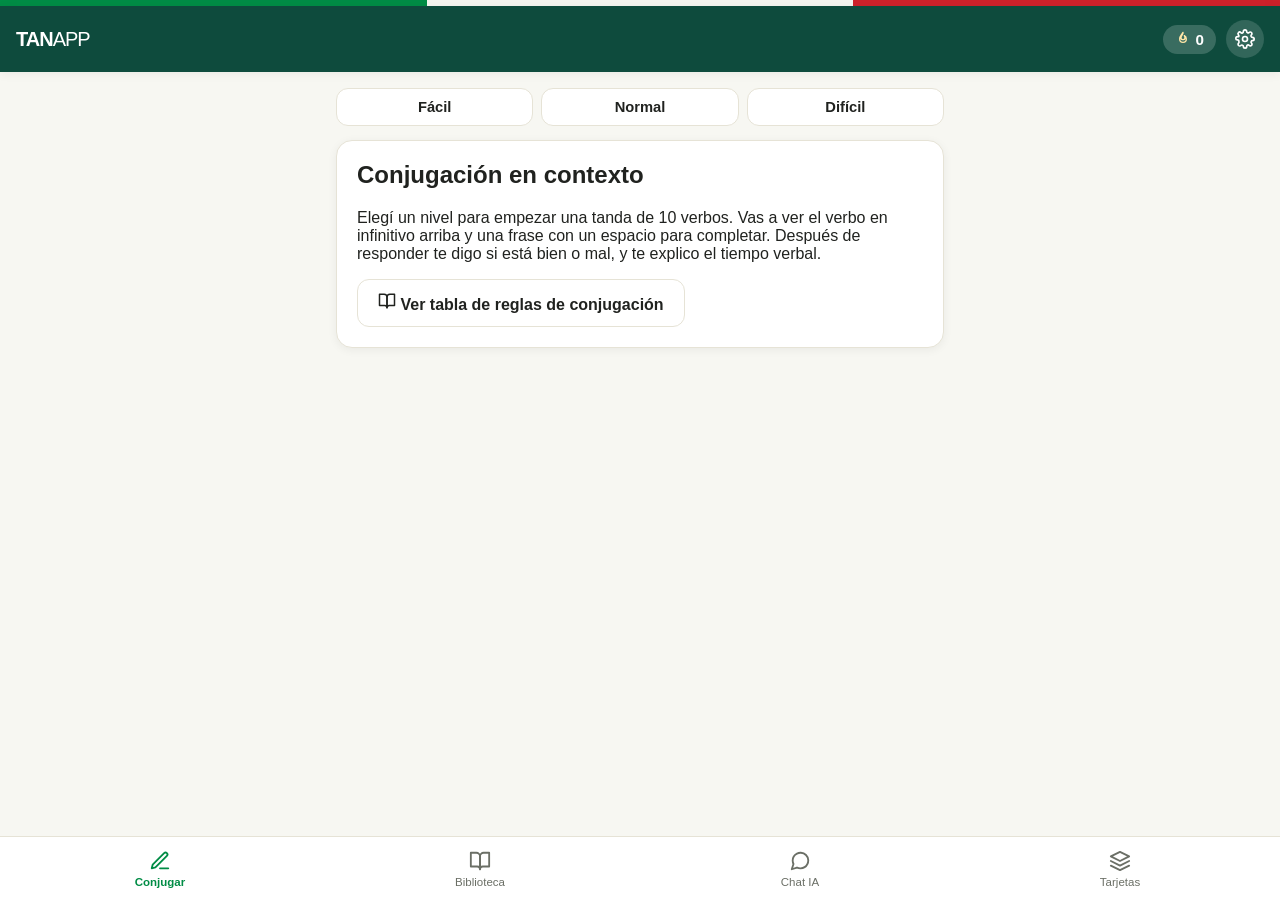
==== commit 9fcf5e25: "Add files via upload" ====
--- a/index.html
+++ b/index.html
@@ -11,16 +11,13 @@
 <meta name="apple-mobile-web-app-capable" content="yes">
 <meta name="apple-mobile-web-app-status-bar-style" content="black-translucent">
 <meta name="apple-mobile-web-app-title" content="Tanapp">
-<link rel="preconnect" href="https://fonts.googleapis.com">
-<link rel="preconnect" href="https://fonts.gstatic.com" crossorigin>
-<link href="https://fonts.googleapis.com/css2?family=Montserrat:wght@700;800&display=swap" rel="stylesheet">
 <link rel="stylesheet" href="style.css">
 </head>
 <body>
 
 <div class="tricolor-bar"><span></span><span></span><span></span></div>
 <header class="topbar">
-  <div class="brand"><span class="logo">TANAPP</span></div>
+  <div class="brand"><span class="logo"><span class="logo-bold">TAN</span><span class="logo-light">APP</span></span></div>
   <div class="topbar-right">
     <div id="streakBadge" class="streak-badge" title="Racha actual"><span class="icon-slot" data-icon="flame"></span> <span id="streakCount">0</span></div>
     <button id="btnSettings" class="icon-btn" title="Ajustes" aria-label="Ajustes"><span class="icon-slot" data-icon="settings"></span></button>
@@ -46,6 +43,7 @@
     <div id="practiceIntro" class="card intro-card">
       <h2>Conjugación en contexto</h2>
       <p>Elegí un nivel para empezar una tanda de 10 verbos. Vas a ver el verbo en infinitivo arriba y una frase con un espacio para completar. Después de responder te digo si está bien o mal, y te explico el tiempo verbal.</p>
+      <button id="btnShowRulesTable" class="btn-secondary"><span class="icon-slot" data-icon="book"></span> Ver tabla de reglas de conjugación</button>
     </div>
 
     <div id="practiceGame" class="card hidden">
@@ -213,6 +211,185 @@
       <p class="muted small">Cada frase que respondés queda anotada en un sistema de repetición espaciada: si la acertás, tarda más en volver a aparecer (1, 3, 7, 16 días); si te equivocás, vuelve a aparecer enseguida en la próxima tanda. Cuando hay verbos esperando, ves la tarjeta "Repaso pendiente" en Conjugar.</p>
 
       <button id="btnResetProgress" class="btn-secondary">Borrar progreso guardado (racha, repaso y chat)</button>
+    </div>
+  </div>
+</div>
+
+<!-- ================= CONJUGATION RULES REFERENCE TABLE ================= -->
+<div id="rulesTableModal" class="modal hidden">
+  <div class="modal-card">
+    <div class="modal-header">
+      <h2>Reglas de conjugación</h2>
+      <button id="btnCloseRulesTable" class="icon-btn"><span class="icon-slot" data-icon="close"></span></button>
+    </div>
+    <div class="modal-body">
+      <p class="muted small">Terminaciones de los verbos <strong>regulares</strong>, agrupadas por infinitivo. Muchos verbos frecuentes (essere, avere, fare, andare, potere...) son irregulares y no siguen estas reglas al pie de la letra — para ver la conjugación real de cualquier verbo puntual, usá la <strong>Biblioteca</strong>.</p>
+
+      <details class="tutorial" open>
+        <summary>Verbos en <strong>-ARE</strong> (ej. parlare → parl-)</summary>
+        <div class="mood-block"><div class="tense-name">Presente</div><div class="tense-grid">
+          <div class="pron">io</div><div>parlo</div><div class="pron">tu</div><div>parli</div>
+          <div class="pron">lui/lei</div><div>parla</div><div class="pron">noi</div><div>parliamo</div>
+          <div class="pron">voi</div><div>parlate</div><div class="pron">loro</div><div>parlano</div>
+        </div></div>
+        <div class="mood-block"><div class="tense-name">Imperfetto</div><div class="tense-grid">
+          <div class="pron">io</div><div>parlavo</div><div class="pron">tu</div><div>parlavi</div>
+          <div class="pron">lui/lei</div><div>parlava</div><div class="pron">noi</div><div>parlavamo</div>
+          <div class="pron">voi</div><div>parlavate</div><div class="pron">loro</div><div>parlavano</div>
+        </div></div>
+        <div class="mood-block"><div class="tense-name">Futuro semplice</div><div class="tense-grid">
+          <div class="pron">io</div><div>parlerò</div><div class="pron">tu</div><div>parlerai</div>
+          <div class="pron">lui/lei</div><div>parlerà</div><div class="pron">noi</div><div>parleremo</div>
+          <div class="pron">voi</div><div>parlerete</div><div class="pron">loro</div><div>parleranno</div>
+        </div></div>
+        <div class="mood-block"><div class="tense-name">Condizionale presente</div><div class="tense-grid">
+          <div class="pron">io</div><div>parlerei</div><div class="pron">tu</div><div>parleresti</div>
+          <div class="pron">lui/lei</div><div>parlerebbe</div><div class="pron">noi</div><div>parleremmo</div>
+          <div class="pron">voi</div><div>parlereste</div><div class="pron">loro</div><div>parlerebbero</div>
+        </div></div>
+        <div class="mood-block"><div class="tense-name">Congiuntivo presente</div><div class="tense-grid">
+          <div class="pron">io</div><div>parli</div><div class="pron">tu</div><div>parli</div>
+          <div class="pron">lui/lei</div><div>parli</div><div class="pron">noi</div><div>parliamo</div>
+          <div class="pron">voi</div><div>parliate</div><div class="pron">loro</div><div>parlino</div>
+        </div></div>
+        <div class="mood-block"><div class="tense-name">Congiuntivo imperfetto</div><div class="tense-grid">
+          <div class="pron">io</div><div>parlassi</div><div class="pron">tu</div><div>parlassi</div>
+          <div class="pron">lui/lei</div><div>parlasse</div><div class="pron">noi</div><div>parlassimo</div>
+          <div class="pron">voi</div><div>parlaste</div><div class="pron">loro</div><div>parlassero</div>
+        </div></div>
+        <div class="mood-block"><div class="tense-name">Passato remoto</div><div class="tense-grid">
+          <div class="pron">io</div><div>parlai</div><div class="pron">tu</div><div>parlasti</div>
+          <div class="pron">lui/lei</div><div>parlò</div><div class="pron">noi</div><div>parlammo</div>
+          <div class="pron">voi</div><div>parlaste</div><div class="pron">loro</div><div>parlarono</div>
+        </div></div>
+        <div class="mood-block"><div class="tense-name">Imperativo</div><div class="tense-grid">
+          <div class="pron">tu</div><div>parla</div><div class="pron">lui/lei</div><div>parli</div>
+          <div class="pron">noi</div><div>parliamo</div><div class="pron">voi</div><div>parlate</div>
+          <div class="pron">loro</div><div>parlino</div>
+        </div></div>
+        <p class="muted small">Gerundio: <strong>parlando</strong> · Participio passato: <strong>parlato</strong></p>
+      </details>
+
+      <details class="tutorial">
+        <summary>Verbos en <strong>-ERE</strong> (ej. credere → cred-)</summary>
+        <div class="mood-block"><div class="tense-name">Presente</div><div class="tense-grid">
+          <div class="pron">io</div><div>credo</div><div class="pron">tu</div><div>credi</div>
+          <div class="pron">lui/lei</div><div>crede</div><div class="pron">noi</div><div>crediamo</div>
+          <div class="pron">voi</div><div>credete</div><div class="pron">loro</div><div>credono</div>
+        </div></div>
+        <div class="mood-block"><div class="tense-name">Imperfetto</div><div class="tense-grid">
+          <div class="pron">io</div><div>credevo</div><div class="pron">tu</div><div>credevi</div>
+          <div class="pron">lui/lei</div><div>credeva</div><div class="pron">noi</div><div>credevamo</div>
+          <div class="pron">voi</div><div>credevate</div><div class="pron">loro</div><div>credevano</div>
+        </div></div>
+        <div class="mood-block"><div class="tense-name">Futuro semplice</div><div class="tense-grid">
+          <div class="pron">io</div><div>crederò</div><div class="pron">tu</div><div>crederai</div>
+          <div class="pron">lui/lei</div><div>crederà</div><div class="pron">noi</div><div>crederemo</div>
+          <div class="pron">voi</div><div>crederete</div><div class="pron">loro</div><div>crederanno</div>
+        </div></div>
+        <div class="mood-block"><div class="tense-name">Condizionale presente</div><div class="tense-grid">
+          <div class="pron">io</div><div>crederei</div><div class="pron">tu</div><div>crederesti</div>
+          <div class="pron">lui/lei</div><div>crederebbe</div><div class="pron">noi</div><div>crederemmo</div>
+          <div class="pron">voi</div><div>credereste</div><div class="pron">loro</div><div>crederebbero</div>
+        </div></div>
+        <div class="mood-block"><div class="tense-name">Congiuntivo presente</div><div class="tense-grid">
+          <div class="pron">io</div><div>creda</div><div class="pron">tu</div><div>creda</div>
+          <div class="pron">lui/lei</div><div>creda</div><div class="pron">noi</div><div>crediamo</div>
+          <div class="pron">voi</div><div>crediate</div><div class="pron">loro</div><div>credano</div>
+        </div></div>
+        <div class="mood-block"><div class="tense-name">Congiuntivo imperfetto</div><div class="tense-grid">
+          <div class="pron">io</div><div>credessi</div><div class="pron">tu</div><div>credessi</div>
+          <div class="pron">lui/lei</div><div>credesse</div><div class="pron">noi</div><div>credessimo</div>
+          <div class="pron">voi</div><div>credeste</div><div class="pron">loro</div><div>credessero</div>
+        </div></div>
+        <div class="mood-block"><div class="tense-name">Passato remoto</div><div class="tense-grid">
+          <div class="pron">io</div><div>credei</div><div class="pron">tu</div><div>credesti</div>
+          <div class="pron">lui/lei</div><div>credé</div><div class="pron">noi</div><div>credemmo</div>
+          <div class="pron">voi</div><div>credeste</div><div class="pron">loro</div><div>crederono</div>
+        </div></div>
+        <div class="mood-block"><div class="tense-name">Imperativo</div><div class="tense-grid">
+          <div class="pron">tu</div><div>credi</div><div class="pron">lui/lei</div><div>creda</div>
+          <div class="pron">noi</div><div>crediamo</div><div class="pron">voi</div><div>credete</div>
+          <div class="pron">loro</div><div>credano</div>
+        </div></div>
+        <p class="muted small">Gerundio: <strong>credendo</strong> · Participio passato: <strong>creduto</strong> · Nota: el passato remoto de muchos -ere también acepta la forma alternativa "-etti/-ette/-ettero" (credetti, credette, credettero).</p>
+      </details>
+
+      <details class="tutorial">
+        <summary>Verbos en <strong>-IRE</strong> (ej. dormire → dorm-)</summary>
+        <div class="mood-block"><div class="tense-name">Presente</div><div class="tense-grid">
+          <div class="pron">io</div><div>dormo</div><div class="pron">tu</div><div>dormi</div>
+          <div class="pron">lui/lei</div><div>dorme</div><div class="pron">noi</div><div>dormiamo</div>
+          <div class="pron">voi</div><div>dormite</div><div class="pron">loro</div><div>dormono</div>
+        </div></div>
+        <div class="mood-block"><div class="tense-name">Imperfetto</div><div class="tense-grid">
+          <div class="pron">io</div><div>dormivo</div><div class="pron">tu</div><div>dormivi</div>
+          <div class="pron">lui/lei</div><div>dormiva</div><div class="pron">noi</div><div>dormivamo</div>
+          <div class="pron">voi</div><div>dormivate</div><div class="pron">loro</div><div>dormivano</div>
+        </div></div>
+        <div class="mood-block"><div class="tense-name">Futuro semplice</div><div class="tense-grid">
+          <div class="pron">io</div><div>dormirò</div><div class="pron">tu</div><div>dormirai</div>
+          <div class="pron">lui/lei</div><div>dormirà</div><div class="pron">noi</div><div>dormiremo</div>
+          <div class="pron">voi</div><div>dormirete</div><div class="pron">loro</div><div>dormiranno</div>
+        </div></div>
+        <div class="mood-block"><div class="tense-name">Condizionale presente</div><div class="tense-grid">
+          <div class="pron">io</div><div>dormirei</div><div class="pron">tu</div><div>dormiresti</div>
+          <div class="pron">lui/lei</div><div>dormirebbe</div><div class="pron">noi</div><div>dormiremmo</div>
+          <div class="pron">voi</div><div>dormireste</div><div class="pron">loro</div><div>dormirebbero</div>
+        </div></div>
+        <div class="mood-block"><div class="tense-name">Congiuntivo presente</div><div class="tense-grid">
+          <div class="pron">io</div><div>dorma</div><div class="pron">tu</div><div>dorma</div>
+          <div class="pron">lui/lei</div><div>dorma</div><div class="pron">noi</div><div>dormiamo</div>
+          <div class="pron">voi</div><div>dormiate</div><div class="pron">loro</div><div>dormano</div>
+        </div></div>
+        <div class="mood-block"><div class="tense-name">Congiuntivo imperfetto</div><div class="tense-grid">
+          <div class="pron">io</div><div>dormissi</div><div class="pron">tu</div><div>dormissi</div>
+          <div class="pron">lui/lei</div><div>dormisse</div><div class="pron">noi</div><div>dormissimo</div>
+          <div class="pron">voi</div><div>dormiste</div><div class="pron">loro</div><div>dormissero</div>
+        </div></div>
+        <div class="mood-block"><div class="tense-name">Passato remoto</div><div class="tense-grid">
+          <div class="pron">io</div><div>dormii</div><div class="pron">tu</div><div>dormisti</div>
+          <div class="pron">lui/lei</div><div>dormì</div><div class="pron">noi</div><div>dormimmo</div>
+          <div class="pron">voi</div><div>dormiste</div><div class="pron">loro</div><div>dormirono</div>
+        </div></div>
+        <div class="mood-block"><div class="tense-name">Imperativo</div><div class="tense-grid">
+          <div class="pron">tu</div><div>dormi</div><div class="pron">lui/lei</div><div>dorma</div>
+          <div class="pron">noi</div><div>dormiamo</div><div class="pron">voi</div><div>dormite</div>
+          <div class="pron">loro</div><div>dormano</div>
+        </div></div>
+        <p class="muted small">Gerundio: <strong>dormendo</strong> · Participio passato: <strong>dormito</strong></p>
+      </details>
+
+      <details class="tutorial">
+        <summary>Verbos en <strong>-IRE con -isc-</strong> (ej. capire → cap-)</summary>
+        <p class="muted small">La mayoría de los -ire nuevos siguen este patrón (capire, finire, preferire, costruire...). Solo cambia respecto al grupo anterior en presente, congiuntivo presente e imperativo, donde se intercala "-isc-" antes de la desinencia (menos en noi/voi).</p>
+        <div class="mood-block"><div class="tense-name">Presente</div><div class="tense-grid">
+          <div class="pron">io</div><div>capisco</div><div class="pron">tu</div><div>capisci</div>
+          <div class="pron">lui/lei</div><div>capisce</div><div class="pron">noi</div><div>capiamo</div>
+          <div class="pron">voi</div><div>capite</div><div class="pron">loro</div><div>capiscono</div>
+        </div></div>
+        <div class="mood-block"><div class="tense-name">Congiuntivo presente</div><div class="tense-grid">
+          <div class="pron">io</div><div>capisca</div><div class="pron">tu</div><div>capisca</div>
+          <div class="pron">lui/lei</div><div>capisca</div><div class="pron">noi</div><div>capiamo</div>
+          <div class="pron">voi</div><div>capiate</div><div class="pron">loro</div><div>capiscano</div>
+        </div></div>
+        <div class="mood-block"><div class="tense-name">Imperativo</div><div class="tense-grid">
+          <div class="pron">tu</div><div>capisci</div><div class="pron">lui/lei</div><div>capisca</div>
+          <div class="pron">noi</div><div>capiamo</div><div class="pron">voi</div><div>capite</div>
+          <div class="pron">loro</div><div>capiscano</div>
+        </div></div>
+        <p class="muted small">El resto de los tiempos (imperfetto, futuro, condizionale, congiuntivo imperfetto, passato remoto) son idénticos al grupo -IRE sin -isc-: <strong>capivo, capirò, capirei, capissi, capii...</strong> Gerundio: <strong>capendo</strong> · Participio passato: <strong>capito</strong></p>
+      </details>
+
+      <hr>
+      <h3>Notas ortográficas</h3>
+      <ul>
+        <li><strong>-care / -gare</strong> (cercare, pagare): agregan una "h" antes de e/i para mantener el sonido duro → cerco, <strong>cercherò, cerchi</strong>; pago, <strong>pagherò, paghi</strong>.</li>
+        <li><strong>-ciare / -giare</strong> (cominciare, mangiare): pierden la "i" del radical antes de e/i → comincio, <strong>comincerò</strong> (no "-ciere"); mangio, <strong>mangerò</strong>.</li>
+        <li><strong>-iare</strong> sin c/g (studiare, inviare): mantienen la "i" antes de desinencias en "e" pero la pierden antes de desinencias en "i" → tu <strong>studi</strong> (no "studii"), pero io <strong>studierò</strong>.</li>
+      </ul>
+      <h3>Auxiliar: avere o essere</h3>
+      <p class="muted small">En los tiempos compuestos (passato prossimo, trapassato...) la mayoría de los verbos usa <strong>avere</strong> (ho parlato). Un grupo más chico —verbos de movimiento, cambio de estado, reflexivos y "essere" mismo— usa <strong>essere</strong> (sono andato/andata), y ahí el participio concuerda en género y número con el sujeto.</p>
     </div>
   </div>
 </div>
--- a/style.css
+++ b/style.css
@@ -36,8 +36,12 @@
 /* app shell: header/topbar/nav have fixed natural height, main takes the
    rest and scrolls internally -- this keeps the bottom nav always in view
    without needing extra scrolling, and lets the chat view fill exactly the
-   remaining space instead of relying on a vh() guess. */
-html,body{height:100vh;height:100dvh;}
+   remaining space instead of relying on a vh() guess.
+   min-height:0 on main is the crucial bit: flex items default to
+   min-height:auto, which refuses to shrink below its content size and
+   silently pushes the whole page (and the bottomnav with it) taller than
+   the screen -- exactly the "have to scroll to see the menu" bug. */
+html,body{height:100vh;height:100dvh;overflow:hidden;}
 body{display:flex;flex-direction:column;}
 
 .tricolor-bar{flex:0 0 auto;display:flex;height:6px;width:100%;}
@@ -54,10 +58,13 @@
 }
 .brand{display:flex;align-items:center;}
 .logo{
-  font-family:'Montserrat',-apple-system,BlinkMacSystemFont,"Segoe UI",sans-serif;
-  font-weight:800;text-transform:uppercase;letter-spacing:.04em;
+  font-family:'Segoe UI Variable Display','Segoe UI Variable Text','Segoe UI',
+    -apple-system,BlinkMacSystemFont,Roboto,Arial,sans-serif;
+  text-transform:uppercase;letter-spacing:-0.05em;
   font-size:1.25rem;color:#fff;
 }
+.logo-bold{font-weight:700;}
+.logo-light{font-weight:350;}
 .topbar-right{display:flex;align-items:center;gap:10px;}
 .streak-badge{
   display:flex;align-items:center;gap:5px;background:rgba(255,255,255,.18);
@@ -76,17 +83,23 @@
 }
 .small-icon-btn .icon{width:18px;height:18px;}
 
-/* inline outline-icon sizing (see icons.js) */
-.icon{width:20px;height:20px;display:inline-block;vertical-align:-5px;flex-shrink:0;}
-.streak-badge .icon{width:16px;height:16px;vertical-align:-3px;color:#ffe6a7;}
-.nav-btn .icon{width:22px;height:22px;vertical-align:0;margin-bottom:2px;}
+/* inline outline-icon sizing (see icons.js). icon-slot wraps the static
+   data-icon svgs in an inline-flex box so they're always perfectly centered
+   inside buttons regardless of line-height quirks (fixes the send button's
+   icon looking off-center); vertical-align on .icon itself is the fallback
+   for icons inserted directly into text (e.g. the feedback checkmark),
+   which flex ignores anyway when a .icon-slot wrapper is present. */
+.icon-slot{display:inline-flex;align-items:center;justify-content:center;}
+.icon{width:20px;height:20px;display:inline-block;vertical-align:-4px;flex-shrink:0;}
+.streak-badge .icon{width:16px;height:16px;color:#ffe6a7;}
+.nav-btn .icon{width:22px;height:22px;margin-bottom:2px;}
 .verdict .icon{margin-right:2px;}
-.review-card h2 .icon{color:var(--red);vertical-align:-4px;}
-.btn-secondary .icon,.btn-primary .icon{width:18px;height:18px;vertical-align:-4px;}
+.review-card h2 .icon{color:var(--red);}
+.btn-secondary .icon,.btn-primary .icon{width:18px;height:18px;}
 .rules-help summary .icon{color:var(--green-dark);}
 
 main{
-  flex:1 1 auto;overflow-y:auto;-webkit-overflow-scrolling:touch;
+  flex:1 1 auto;min-height:0;overflow-y:auto;-webkit-overflow-scrolling:touch;
   max-width:640px;width:100%;margin:0 auto;padding:16px;
 }
 .view.hidden{display:none}
@@ -144,7 +157,7 @@
 }
 .btn-primary{background:var(--green);color:#fff;}
 .btn-primary:active{background:var(--green-dark);}
-.btn-secondary{background:#fff;color:var(--ink);border:1px solid var(--border);}
+.btn-secondary{background:var(--card);color:var(--ink);border:1px solid var(--border);}
 .hidden{display:none !important;}
 
 .feedback{margin-top:18px;padding:14px 16px;border-radius:12px;font-size:.98rem;line-height:1.55;}
@@ -199,7 +212,7 @@
   display:flex;align-items:center;justify-content:center;padding:0;
 }
 .send-btn:active{background:var(--green-dark);transform:scale(.94);}
-.send-btn .icon{width:20px;height:20px;vertical-align:0;margin-right:-2px;}
+.send-btn .icon{width:20px;height:20px;}
 
 /* flashcards */
 .flashcard{perspective:1000px;height:220px;margin-bottom:10px;cursor:pointer;}
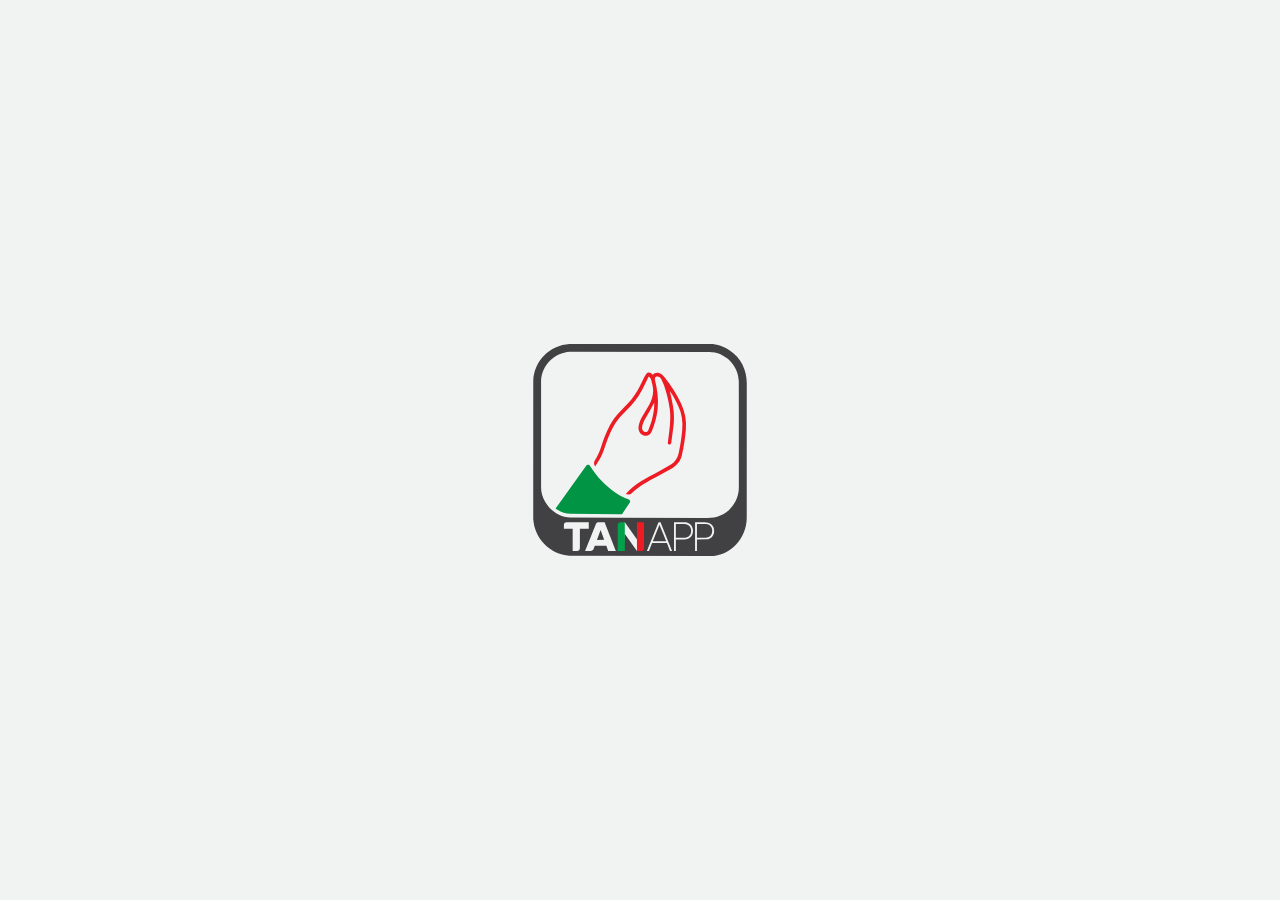
==== commit a52c986a: "Add files via upload" ====
--- a/index.html
+++ b/index.html
@@ -4,9 +4,10 @@
 <meta charset="UTF-8">
 <meta name="viewport" content="width=device-width, initial-scale=1, maximum-scale=1">
 <title>Tanapp</title>
-<meta name="theme-color" content="#008C45">
+<meta name="theme-color" content="#414042">
 <link rel="manifest" href="manifest.json">
-<link rel="icon" href="icons/icon-192.png">
+<link rel="icon" type="image/png" sizes="32x32" href="icons/favicon-32.png">
+<link rel="icon" type="image/png" sizes="192x192" href="icons/icon-192.png">
 <link rel="apple-touch-icon" href="icons/icon-192.png">
 <meta name="apple-mobile-web-app-capable" content="yes">
 <meta name="apple-mobile-web-app-status-bar-style" content="black-translucent">
@@ -15,9 +16,14 @@
 </head>
 <body>
 
+<!-- ================= SPLASH SCREEN (shown ~3s on open) ================= -->
+<div id="splashScreen" class="splash-screen">
+  <img src="assets/logo-icon.svg" alt="Tanapp" class="splash-logo">
+</div>
+
 <div class="tricolor-bar"><span></span><span></span><span></span></div>
 <header class="topbar">
-  <div class="brand"><span class="logo"><span class="logo-bold">TAN</span><span class="logo-light">APP</span></span></div>
+  <div class="brand"><img src="assets/logo-header.svg" alt="Tanapp" class="header-logo"></div>
   <div class="topbar-right">
     <div id="streakBadge" class="streak-badge" title="Racha actual"><span class="icon-slot" data-icon="flame"></span> <span id="streakCount">0</span></div>
     <button id="btnSettings" class="icon-btn" title="Ajustes" aria-label="Ajustes"><span class="icon-slot" data-icon="settings"></span></button>
--- a/style.css
+++ b/style.css
@@ -5,9 +5,10 @@
   --white:#F4F5F0;
   --red:#CD212A;
   --red-dark:#a01820;
-  /* the topbar uses its own tone (deep pine green) so it reads as a
-     distinct surface from the bright flag-green tricolor stripe above it */
-  --header-green:#0E4B3D;
+  /* dark gray to match the logo lockup's own frame color -- the header
+     stays this same dark tone in both light and dark theme, since the
+     header logo artwork is drawn in white for a dark background */
+  --header-bg:#414042;
   --amber:#b8860b;
   --bg:#F7F7F2;
   --card:#ffffff;
@@ -23,7 +24,6 @@
 :root[data-theme="dark"]{
   --green:#00a651;
   --green-dark:#00c465;
-  --header-green:#0a2e26;
   --bg:#14171a;
   --card:#1d2226;
   --ink:#eef0ec;
@@ -44,6 +44,19 @@
 html,body{height:100vh;height:100dvh;overflow:hidden;}
 body{display:flex;flex-direction:column;}
 
+.splash-screen{
+  position:fixed;inset:0;z-index:200;
+  background:#f1f2f2;
+  display:flex;align-items:center;justify-content:center;
+  transition:opacity .4s ease;
+}
+.splash-screen.fade-out{opacity:0;pointer-events:none;}
+.splash-logo{width:38vw;max-width:220px;min-width:120px;animation:splashPop .5s ease;}
+@keyframes splashPop{
+  from{transform:scale(.85);opacity:0;}
+  to{transform:scale(1);opacity:1;}
+}
+
 .tricolor-bar{flex:0 0 auto;display:flex;height:6px;width:100%;}
 .tricolor-bar span{flex:1;}
 .tricolor-bar span:nth-child(1){background:var(--green);}
@@ -53,18 +66,11 @@
 .topbar{
   flex:0 0 auto;
   display:flex;align-items:center;justify-content:space-between;
-  background:var(--header-green);color:#fff;padding:14px 16px;
+  background:var(--header-bg);color:#fff;padding:14px 16px;
   box-shadow:var(--shadow);
 }
 .brand{display:flex;align-items:center;}
-.logo{
-  font-family:'Segoe UI Variable Display','Segoe UI Variable Text','Segoe UI',
-    -apple-system,BlinkMacSystemFont,Roboto,Arial,sans-serif;
-  text-transform:uppercase;letter-spacing:-0.05em;
-  font-size:1.25rem;color:#fff;
-}
-.logo-bold{font-weight:700;}
-.logo-light{font-weight:350;}
+.header-logo{height:26px;width:auto;display:block;}
 .topbar-right{display:flex;align-items:center;gap:10px;}
 .streak-badge{
   display:flex;align-items:center;gap:5px;background:rgba(255,255,255,.18);
